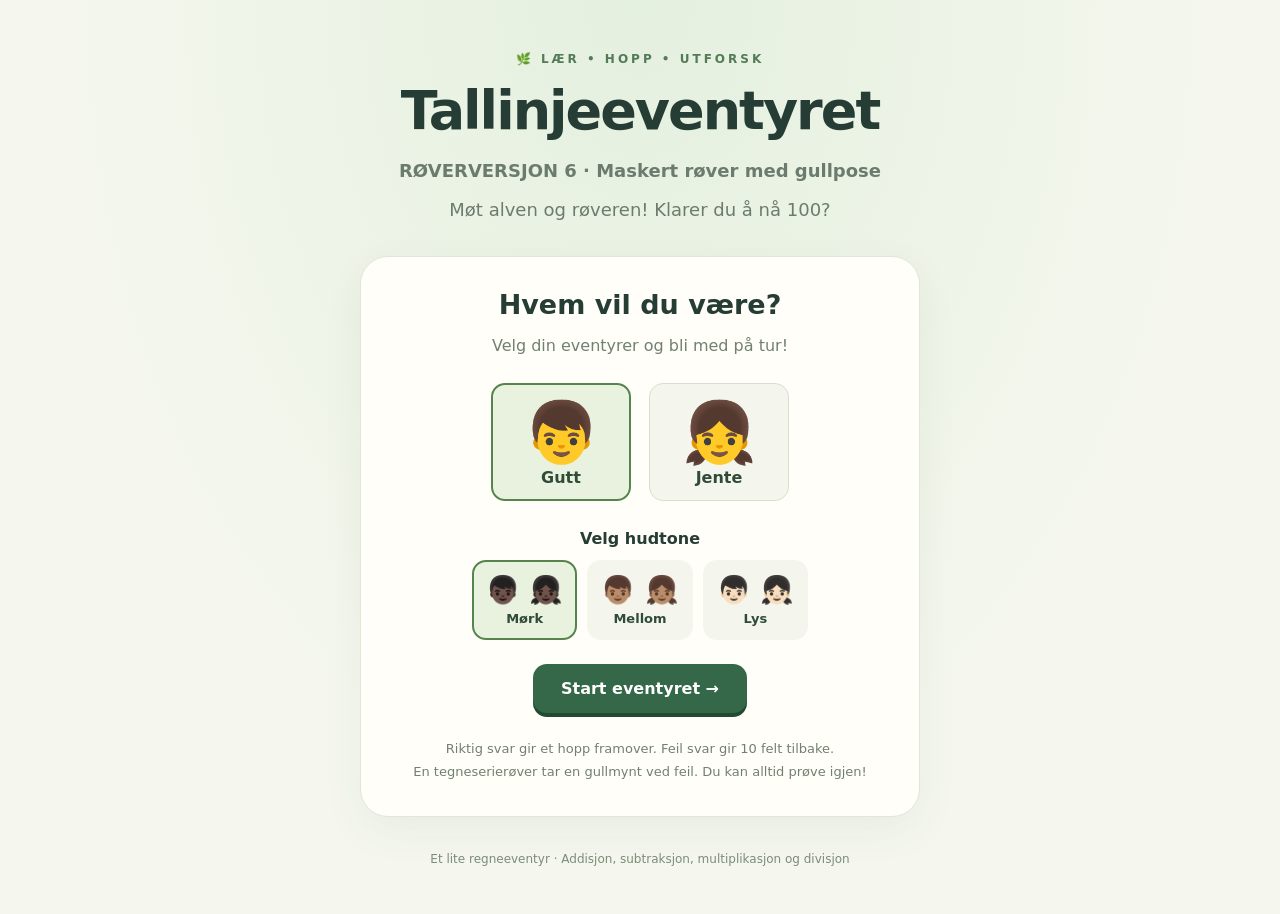
==== rover.html @ 5aa3dd7b "Provide standalone robber version with visible version marker" ====
<!doctype html>
<html lang="nb"><head><meta charset="utf-8"><meta name="viewport" content="width=device-width,initial-scale=1"><title>Tallinjeeventyret</title><style>
:root{font-family:Nunito,ui-rounded,system-ui,sans-serif;color:#263d35;background:#f5f7ee}*{box-sizing:border-box}body{margin:0;background:radial-gradient(ellipse at top,#e4f0df,transparent 65%);min-height:100vh}main{max-width:1000px;margin:auto;padding:48px 28px}header{text-align:center;margin-bottom:36px}header>span{font-size:12px;letter-spacing:3px;color:#527b58;font-weight:900}h1{font-size:clamp(32px,6vw,54px);letter-spacing:-2px;margin:12px 0}header p{color:#6b7c6e;font-size:18px}.card{background:#fffef9;border:1px solid #e1e6d8;border-radius:28px;padding:32px;text-align:center;box-shadow:0 14px 40px #304d3010}#setup{max-width:560px;margin:auto}h2{margin:0 0 8px;font-size:27px}.card p{color:#718070}.choices{display:flex;justify-content:center;gap:18px;margin:28px 0}button{font:inherit;cursor:pointer;border:1px solid #d7dfce;border-radius:14px;padding:12px 20px;background:#fffef9;color:#304b38;font-weight:800;transition:transform .15s}button:hover{transform:translateY(-2px)}button:focus-visible,input:focus-visible{outline:3px solid #e8ad44;outline-offset:4px}.avatar{font-size:60px;width:140px;background:#f4f6ed}.avatar span{display:block;font-size:16px}.avatar[aria-pressed=true]{border:2px solid #55854d;background:#e9f1df}.primary{background:#346848;color:white;border:0;padding:15px 28px;box-shadow:0 4px 0 #214b32}.hint{font-size:13px;line-height:1.8;margin:24px 0 0}.stats{display:flex;justify-content:space-between;align-items:center;margin-bottom:16px;font-weight:800}.stats button{font-size:13px}.landscape{position:relative;background:linear-gradient(#dfefee 0%,#edf5df 65%,#c8ddad 65%);border-radius:24px;height:245px;padding:0 30px;border:1px solid #d1e2cd;overflow:hidden}.sun{position:absolute;right:50px;top:20px;font-size:42px}.trees{position:absolute;left:30px;top:38px;font-size:44px;opacity:.65}#character{position:absolute;left:30px;bottom:62px;font-size:46px;transform:translateX(-50%);transition:left .8s cubic-bezier(.25,.8,.25,1)}#character.hopping{animation:hop .8s ease}@keyframes hop{50%{transform:translate(-50%,-50px) rotate(10deg)}}.track{position:absolute;bottom:55px;left:30px;right:30px;height:7px;background:#829b6c;border-radius:8px}#fill{width:0;height:100%;background:#346848;transition:width .8s}.ticks{position:absolute;bottom:20px;left:30px;right:30px;display:flex;justify-content:space-between;font-size:12px;font-weight:800}.ticks span{width:0;white-space:nowrap;text-align:center;display:flex;justify-content:center}.ticks span:before{content:'';position:absolute;top:-13px;height:8px;border-left:2px solid #829b6c}.task{margin-top:22px}#feedback{min-height:48px;font-size:18px;font-weight:700}label{display:block;font-size:38px;font-weight:900;margin:14px}input{width:140px;font:inherit;font-size:27px;border:2px solid #d7dfce;border-radius:12px;padding:10px;text-align:center}.answer-row{display:flex;gap:14px;justify-content:center;align-items:center}footer{text-align:center;color:#7b8c78;font-size:12px;margin-top:35px}[hidden]{display:none!important}@media(max-width:500px){main{padding:28px 16px}.card{padding:24px 18px}.landscape{padding:0 20px}.ticks{font-size:9px}#feedback{font-size:16px}h1{letter-spacing:-1px}}
.encounter{position:relative;margin:22px 0;background:linear-gradient(#f6efd8,#e7efd8);border:1px solid #d7dfce;border-radius:24px;overflow:hidden;min-height:300px;padding-top:65px}.speech{position:relative;z-index:2;margin:0 auto;max-width:90%;width:max-content;background:white;border-radius:18px;padding:14px 22px;font-weight:800;box-shadow:0 5px 15px #304d3012}.speech:after{content:'';position:absolute;bottom:-10px;left:40%;border-top:12px solid white;border-right:12px solid transparent}.actors{height:245px;position:relative;max-width:400px;margin:auto}.actor{position:absolute;bottom:0;width:180px}.actor svg{display:block;width:100%;overflow:visible}.hero{left:calc(50% - 90px);transition:left .6s}.visitor{right:0}.success .hero,.retry .hero{left:0}.success .visitor,.retry .visitor{animation:enter .8s both}.arm{transform-box:view-box}.success .hero .right-arm{transform-origin:122px 124px;animation:highfive 1.4s .7s 2 forwards}.success .visitor .left-arm{transform-origin:57px 124px;animation:elf-five 1.4s .7s 2 forwards}.retry .visitor .right-arm{transform-origin:122px 124px;animation:wave 1s .7s 3}.ready .hero{animation:breathe 3s infinite}.success .hero svg{animation:cheer .8s .1s}.retry .hero svg{animation:nod 1s}#spark{position:absolute;left:50%;top:40px;font-size:42px;opacity:0;transform:translateX(-50%)}.success #spark{animation:spark 1.4s .7s 2}.encounter{padding-top:20px}@keyframes enter{from{opacity:0;transform:translateX(180px)}to{opacity:1;transform:translateX(0)}}@keyframes highfive{0%,100%{transform:rotate(-105deg)}50%{transform:rotate(-120deg)}}@keyframes elf-five{0%,100%{transform:rotate(105deg)}50%{transform:rotate(120deg)}}@keyframes wave{0%,100%{transform:rotate(-115deg)}50%{transform:rotate(-145deg)}}@keyframes breathe{50%{transform:translateY(-5px)}}@keyframes cheer{50%{transform:translateY(-20px)}}@keyframes nod{50%{transform:rotate(-4deg)}}@keyframes spark{25%,65%{opacity:1;transform:translateX(-50%) scale(1.4)}100%{opacity:0}}@media(max-width:500px){.actor{width:145px}.actors{height:205px;max-width:300px}.hero{left:calc(50% - 72px)}.speech{font-size:14px}.encounter{min-height:270px}#spark{top:28px}}@media(prefers-reduced-motion:reduce){*,*:before,*:after{animation:none!important;transition:none!important}.success .hero .right-arm{transform:rotate(-110deg)}.success .visitor .left-arm{transform:rotate(110deg)}}
.actors{max-width:300px}@media(max-width:500px){.actors{max-width:245px}}

.skin-options{border:0;display:flex;justify-content:center;gap:10px;padding:0;margin:24px 0}.skin-options legend{margin:auto;padding-bottom:12px;font-weight:700}.skin-options button{font-size:27px;padding:12px;background:#f4f6ed;border:2px solid transparent}.skin-options button[aria-pressed=true]{border-color:#55854d;background:#e9f1df}.skin-options span{display:block;font-size:13px;margin-top:5px}

.retry .visitor{animation:robber-run 3.5s both}.retry #spark{animation:stolen-coin 3.5s both}.retry .visitor .legs{animation:running-legs .25s 8 alternate;transform-origin:90px 175px}.retry .hero svg{animation:nod 1s}
@keyframes robber-run{0%{opacity:0;transform:translateX(230px) rotate(8deg)}25%,55%{opacity:1;transform:translateX(0) rotate(0)}100%{opacity:0;transform:translateX(450px) rotate(12deg)}}
@keyframes stolen-coin{0%,20%{opacity:0;transform:translate(-50%,30px)}30%,55%{opacity:1;transform:translate(0,0)}90%,100%{opacity:0;transform:translate(300px,-30px)}}
@keyframes running-legs{from{transform:rotate(-10deg)}to{transform:rotate(10deg)}}
@media(prefers-reduced-motion:reduce){.retry .visitor{animation:none;opacity:1}.retry #spark{animation:none;opacity:1}}

</style></head>
<body><main><header><span>🌿 LÆR • HOPP • UTFORSK</span><h1>Tallinjeeventyret</h1><p><strong>RØVERVERSJON 6 · Maskert røver med gullpose</strong></p><p>Møt alven og røveren! Klarer du å nå 100?</p></header>
<section id="setup" class="card"><h2>Hvem vil du være?</h2><p>Velg din eventyrer og bli med på tur!</p><div class="choices"><button class="avatar" data-avatar="👦" aria-pressed="true">👦<span>Gutt</span></button><button class="avatar" data-avatar="👧" aria-pressed="false">👧<span>Jente</span></button></div><fieldset class="skin-options"><legend>Velg hudtone</legend><button type="button" data-skin="dark" aria-pressed="true">👦🏿 👧🏿<span>Mørk</span></button><button type="button" data-skin="medium" aria-pressed="false">👦🏽 👧🏽<span>Mellom</span></button><button type="button" data-skin="light" aria-pressed="false">👦🏻 👧🏻<span>Lys</span></button></fieldset><button id="start" class="primary">Start eventyret →</button><p class="hint">Riktig svar gir et hopp framover. Feil svar gir 10 felt tilbake.<br>En tegneserierøver tar en gullmynt ved feil. Du kan alltid prøve igjen!</p></section>
<section id="game" hidden><div class="stats"><span id="position">📍 Felt 0 av 100</span><button id="restart">Start på nytt</button></div><section id="encounter" class="encounter" aria-label="Figurene i eventyret"><div id="speech" class="speech">Hei! Bli med på eventyr!</div><div class="actors"><div id="hero" class="actor hero"></div><div id="visitor" class="actor visitor" hidden></div><div id="spark" aria-hidden="true">✨</div></div></section><section class="landscape" aria-label="Tallinje fra 0 til 100"><div class="sun">☀️</div><div class="trees">🌲 🌳 🌲</div><div id="character" aria-label="Spillfiguren">👦</div><div class="track"><div id="fill"></div></div><div class="ticks"><span>0</span><span>10</span><span>20</span><span>30</span><span>40</span><span>50</span><span>60</span><span>70</span><span>80</span><span>90</span><span>100 🏁</span></div></section><section class="card task"><div id="feedback" role="status" aria-live="polite">Eventyret begynner! Løs oppgaven for å hoppe.</div><form id="answer-form"><label for="answer" id="question"></label><div class="answer-row"><input id="answer" type="number" inputmode="numeric" required autocomplete="off" aria-describedby="feedback"><button class="primary" type="submit">Hopp! ↗</button></div></form><button id="next" class="primary" hidden>Neste oppgave →</button><button id="again" class="primary" hidden>Spill igjen ↻</button><p class="hint" id="help"></p></section></section><footer>Et lite regneeventyr · Addisjon, subtraksjon, multiplikasjon og divisjon</footer></main><script>
'use strict';
const $ = id => document.getElementById(id);
let avatar='👦', skinTone='dark', position=0, task, round=0, locked=false;
const random = (min,max) => Math.floor(Math.random()*(max-min+1))+min;
function makeTask(pos,index){
  const target=Math.min(100,pos+random(5,12));
  const operation=index%4;
  let a,b,text,help;
  if(operation===0){a=random(1,target);b=target-a;text=`${a} + ${b}`;help='Legg tallene sammen.';}
  if(operation===1){b=random(1,20);a=target+b;text=`${a} − ${b}`;help='Trekk det andre tallet fra det første.';}
  if(operation===2){const factors=Array.from({length:10},(_,i)=>i+1).filter(n=>target%n===0);b=factors[random(0,factors.length-1)];a=target/b;text=`${a} × ${b}`;help='Multipliser tallene. × betyr ganger.';}
  if(operation===3){b=random(2,5);a=target*b;text=`${a} ÷ ${b}`;help='Del det første tallet på det andre. ÷ betyr delt på.';}
  return {target,text,help};
}
function draw(){ $('position').textContent=`📍 Felt ${position} av 100`;$('character').style.left=`calc(30px + (100% - 60px) * ${position/100})`;$('fill').style.width=`${position}%`; }
function newTask(){showEncounter('ready');locked=false;task=makeTask(position,round++);$('question').textContent=`${task.text} = ?`;$('help').textContent=task.help;$('answer').value='';$('answer-form').hidden=false;$('next').hidden=true;$('answer').focus();}
function start(){position=0;round=0;$('setup').hidden=true;$('game').hidden=false;$('again').hidden=true;$('character').textContent=avatar+(skinTone==='dark'?'🏿':skinTone==='medium'?'🏽':'🏻');$('feedback').textContent='Eventyret begynner! Løs oppgaven for å hoppe.';draw();newTask();}
document.querySelectorAll('[data-avatar]').forEach(button=>button.addEventListener('click',()=>{avatar=button.dataset.avatar;document.querySelectorAll('[data-avatar]').forEach(b=>b.setAttribute('aria-pressed',String(b===button)));}));
$('start').addEventListener('click',start);
$('restart').addEventListener('click',()=>{$('game').hidden=true;$('setup').hidden=false;$('start').focus();});
$('again').addEventListener('click',start);
$('next').addEventListener('click',()=>{$('feedback').textContent='Klar for et nytt hopp?';newTask();});
$('answer-form').addEventListener('submit',event=>{event.preventDefault();if(locked||$('answer').value==='')return;locked=true;const correct=Number($('answer').value)===task.target;position=correct?task.target:Math.max(0,position-10);draw();showEncounter(correct?'success':'retry');$('character').classList.remove('hopping');void $('character').offsetWidth;$('character').classList.add('hopping');$('answer-form').hidden=true;
if(position===100){$('feedback').textContent='🧝 🙌 Bra! Du nådde 100! For et flott regneeventyr! 🎉';$('again').hidden=false;$('help').textContent='Du er i mål! Spill igjen for nye oppgaver.';$('again').focus();}
else{$('feedback').textContent=correct?'🧝 🙌 Bra! Alven gir deg en high five!':`En røver tok en gullmynt! ${task.text} = ${task.target}. Du går 10 felt tilbake, men aldri forbi 0.`;$('help').textContent=correct?`Du landet på ${position}. Fortsett mot 100!`:task.help;$('next').hidden=false;$('next').focus();}});

function person(kind){
 const girl=avatar==='👧';
 const troll=kind==='troll', elf=kind==='elf', robber=kind==='robber';
 const skin=troll?'#93b66b':robber?'#e2aa78':elf?'#f3c497':({dark:'#75452f',medium:'#bd8055',light:'#f3c497'}[skinTone]);
 const shirt=troll?'#9b744e':robber?'#67518a':elf?'#44854b':girl?'#ab63a8':'#5288c4';
 const hair=elf?'#e8ba5b':skinTone==='light'?'#69432f':'#241b1a';
 return `<svg viewBox="0 0 180 250" role="img" aria-label="${troll?'Vennlig troll':robber?'Tegneserierøver':elf?'Alven':girl?'Jente':'Gutt'}">
 <ellipse cx="90" cy="238" rx="55" ry="8" fill="#263d3520"/>
 <g class="legs" fill="${troll?'#735a45':'#3e526e'}"><rect x="58" y="170" width="26" height="57" rx="12"/><rect x="97" y="170" width="26" height="57" rx="12"/></g>
 <g fill="#493b35"><ellipse cx="67" cy="226" rx="22" ry="11"/><ellipse cx="113" cy="226" rx="22" ry="11"/></g>
 <path d="M58 114 Q90 101 122 114 L133 179 Q90 194 47 179Z" fill="${shirt}"/>
 <g class="arm left-arm"><path d="M57 124 Q35 144 29 164" fill="none" stroke="${shirt}" stroke-width="21" stroke-linecap="round"/><circle cx="28" cy="165" r="12" fill="${skin}"/></g>
 <g class="arm right-arm"><path d="M122 124 Q146 145 151 164" fill="none" stroke="${shirt}" stroke-width="21" stroke-linecap="round"/><circle cx="152" cy="165" r="13" fill="${skin}"/><path d="M145 162 l-5 -12 m10 9 l-1 -16 m7 18 l5 -14" stroke="${skin}" stroke-width="6" stroke-linecap="round"/></g>
 ${elf?'<path d="M51 63 L21 44 L48 88 M129 63 L159 44 L132 88" fill="'+skin+'"/>':''}
 ${troll?'<path d="M56 42 L42 15 L74 34 M110 34 L138 15 L124 49" fill="#f0dec0"/>':''}
 ${girl&&!elf&&!troll?'<ellipse cx="53" cy="87" rx="22" ry="48" fill="'+hair+'"/><ellipse cx="127" cy="87" rx="22" ry="48" fill="'+hair+'"/>':''}
 <ellipse cx="90" cy="73" rx="43" ry="46" fill="${skin}"/>
 ${!troll?'<path d="M48 66 Q40 14 90 21 Q139 16 133 64 Q114 43 101 43 Q80 66 48 66" fill="'+hair+'"/>':''}
 ${elf?'<path d="M44 39 L93 0 L133 40Z" fill="#346848"/><circle cx="93" cy="6" r="7" fill="#f4d275"/>':''}
 ${robber?'<path d="M46 57 Q90 36 134 57 L131 81 Q90 67 49 81Z" fill="#34303d"/><path d="M49 47 Q49 11 90 15 Q131 11 132 47Z" fill="#67518a"/><ellipse cx="75" cy="73" rx="11" ry="9" fill="white"/><ellipse cx="106" cy="73" rx="11" ry="9" fill="white"/><path d="M131 152 Q164 139 169 173 L174 207 Q154 225 130 208Z" fill="#b18b51"/><text x="151" y="196" text-anchor="middle" font-size="27" fill="#ffdf68">★</text>':''}
 <g fill="#293b32"><circle cx="75" cy="73" r="4"/><circle cx="106" cy="73" r="4"/></g>
 <ellipse cx="90" cy="86" rx="${troll?12:5}" ry="7" fill="${troll?'#7c9c57':'#e7a17e'}"/>
 <path d="M74 96 Q90 110 107 96" fill="white" stroke="#674c37" stroke-width="3" stroke-linecap="round"/>
 <g fill="#e7a17e" opacity=".55"><ellipse cx="63" cy="88" rx="8" ry="4"/><ellipse cx="118" cy="88" rx="8" ry="4"/></g>
 </svg>`;
}
function showEncounter(state){
 const scene=$('encounter');scene.className='encounter';$('spark').textContent=state==='retry'?'🪙':'✨';
 $('hero').innerHTML=person('hero');
 $('visitor').hidden=state==='ready';
 $('visitor').innerHTML=state==='retry'?person('robber'):person('elf');
 $('speech').textContent=state==='success'?(position===100?'Hurra! Du klarte det! High five!':'Bra! Gi meg en high five!'):state==='retry'?'Hehe! Jeg tar en gullmynt og stikker!':'Jeg er klar! La oss hoppe mot 100!';
 void scene.offsetWidth;scene.classList.add(state);
}

document.querySelectorAll('[data-skin]').forEach(button=>button.addEventListener('click',()=>{skinTone=button.dataset.skin;document.querySelectorAll('[data-skin]').forEach(b=>b.setAttribute('aria-pressed',String(b===button)));}));

</script></body></html>
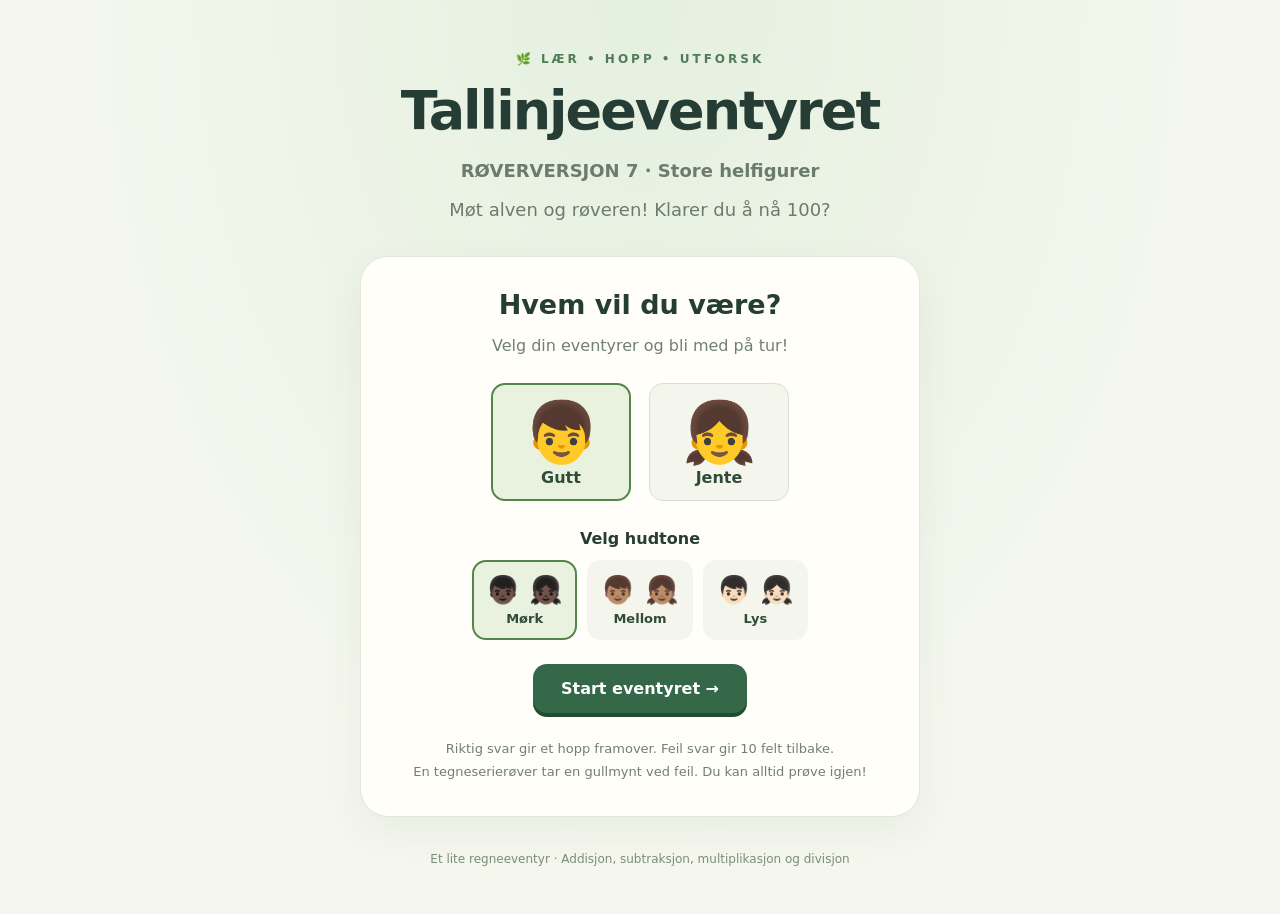
==== commit 5dd3d47d: "Give cartoon robber darker skin while preserving full-body characters" ====
--- a/rover.html
+++ b/rover.html
@@ -13,7 +13,7 @@
 @media(prefers-reduced-motion:reduce){.retry .visitor{animation:none;opacity:1}.retry #spark{animation:none;opacity:1}}
 
 </style></head>
-<body><main><header><span>🌿 LÆR • HOPP • UTFORSK</span><h1>Tallinjeeventyret</h1><p><strong>RØVERVERSJON 6 · Maskert røver med gullpose</strong></p><p>Møt alven og røveren! Klarer du å nå 100?</p></header>
+<body><main><header><span>🌿 LÆR • HOPP • UTFORSK</span><h1>Tallinjeeventyret</h1><p><strong>RØVERVERSJON 7 · Store helfigurer</strong></p><p>Møt alven og røveren! Klarer du å nå 100?</p></header>
 <section id="setup" class="card"><h2>Hvem vil du være?</h2><p>Velg din eventyrer og bli med på tur!</p><div class="choices"><button class="avatar" data-avatar="👦" aria-pressed="true">👦<span>Gutt</span></button><button class="avatar" data-avatar="👧" aria-pressed="false">👧<span>Jente</span></button></div><fieldset class="skin-options"><legend>Velg hudtone</legend><button type="button" data-skin="dark" aria-pressed="true">👦🏿 👧🏿<span>Mørk</span></button><button type="button" data-skin="medium" aria-pressed="false">👦🏽 👧🏽<span>Mellom</span></button><button type="button" data-skin="light" aria-pressed="false">👦🏻 👧🏻<span>Lys</span></button></fieldset><button id="start" class="primary">Start eventyret →</button><p class="hint">Riktig svar gir et hopp framover. Feil svar gir 10 felt tilbake.<br>En tegneserierøver tar en gullmynt ved feil. Du kan alltid prøve igjen!</p></section>
 <section id="game" hidden><div class="stats"><span id="position">📍 Felt 0 av 100</span><button id="restart">Start på nytt</button></div><section id="encounter" class="encounter" aria-label="Figurene i eventyret"><div id="speech" class="speech">Hei! Bli med på eventyr!</div><div class="actors"><div id="hero" class="actor hero"></div><div id="visitor" class="actor visitor" hidden></div><div id="spark" aria-hidden="true">✨</div></div></section><section class="landscape" aria-label="Tallinje fra 0 til 100"><div class="sun">☀️</div><div class="trees">🌲 🌳 🌲</div><div id="character" aria-label="Spillfiguren">👦</div><div class="track"><div id="fill"></div></div><div class="ticks"><span>0</span><span>10</span><span>20</span><span>30</span><span>40</span><span>50</span><span>60</span><span>70</span><span>80</span><span>90</span><span>100 🏁</span></div></section><section class="card task"><div id="feedback" role="status" aria-live="polite">Eventyret begynner! Løs oppgaven for å hoppe.</div><form id="answer-form"><label for="answer" id="question"></label><div class="answer-row"><input id="answer" type="number" inputmode="numeric" required autocomplete="off" aria-describedby="feedback"><button class="primary" type="submit">Hopp! ↗</button></div></form><button id="next" class="primary" hidden>Neste oppgave →</button><button id="again" class="primary" hidden>Spill igjen ↻</button><p class="hint" id="help"></p></section></section><footer>Et lite regneeventyr · Addisjon, subtraksjon, multiplikasjon og divisjon</footer></main><script>
 'use strict';
@@ -45,7 +45,7 @@
 function person(kind){
  const girl=avatar==='👧';
  const troll=kind==='troll', elf=kind==='elf', robber=kind==='robber';
- const skin=troll?'#93b66b':robber?'#e2aa78':elf?'#f3c497':({dark:'#75452f',medium:'#bd8055',light:'#f3c497'}[skinTone]);
+ const skin=troll?'#93b66b':robber?'#75452f':elf?'#f3c497':({dark:'#75452f',medium:'#bd8055',light:'#f3c497'}[skinTone]);
  const shirt=troll?'#9b744e':robber?'#67518a':elf?'#44854b':girl?'#ab63a8':'#5288c4';
  const hair=elf?'#e8ba5b':skinTone==='light'?'#69432f':'#241b1a';
  return `<svg viewBox="0 0 180 250" role="img" aria-label="${troll?'Vennlig troll':robber?'Tegneserierøver':elf?'Alven':girl?'Jente':'Gutt'}">
